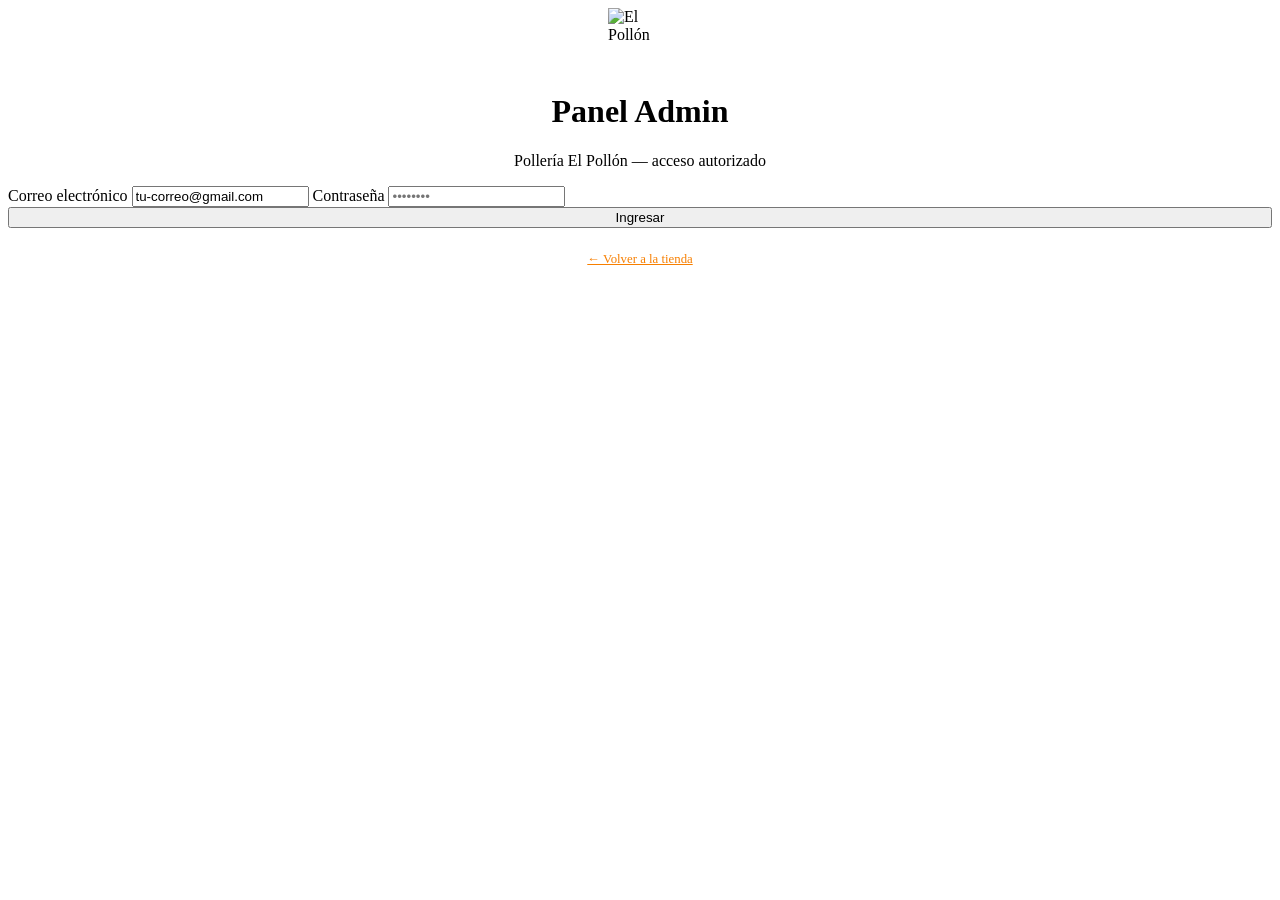
==== login.html @ c0b7f766 "Separar secretos Supabase: config.local en gitignore Co-authored-by: Cursor <cursoragent@cursor.com>" ====
<!DOCTYPE html>
<html lang="es">
<head>
  <meta charset="UTF-8">
  <meta name="viewport" content="width=device-width, initial-scale=1.0">
  <title>Iniciar sesión — Admin El Pollón</title>
  <link rel="icon" href="img/logo.png" type="image/png">
  <link rel="preconnect" href="https://fonts.googleapis.com">
  <link href="https://fonts.googleapis.com/css2?family=Inter:wght@400;600;700&display=swap" rel="stylesheet">
  <link rel="stylesheet" href="css/admin.css">
</head>
<body class="admin-body login-page">
  <div class="login-card">
    <img src="img/logo pollon.png" alt="El Pollón" width="64" height="64" style="display:block;margin:0 auto 1rem">
    <h1 style="text-align:center">Panel Admin</h1>
    <p style="text-align:center">Pollería El Pollón — acceso autorizado</p>
    <p id="login-error" class="login-error"></p>
    <form id="login-form">
      <label for="login-email">Correo electrónico</label>
      <input type="email" id="login-email" placeholder="admin@elpollon.cl" required autocomplete="username">
      <label for="login-password">Contraseña</label>
      <input type="password" id="login-password" placeholder="••••••••" required autocomplete="current-password">
      <button type="submit" class="admin-btn admin-btn-primary" style="width:100%">Ingresar</button>
    </form>
    <p style="text-align:center;margin-top:1.5rem;font-size:0.8rem">
      <a href="index.html" style="color:#f77f00">← Volver a la tienda</a>
    </p>
  </div>

  <script src="https://cdn.jsdelivr.net/npm/@supabase/supabase-js@2"></script>
  <script src="js/supabase/config.js"></script>
  <script src="js/supabase/config.local.js"></script>
  <script src="js/services/supabase-client.js"></script>
  <script src="js/services/auth-service.js"></script>
  <script src="js/utils.js"></script>
  <script>
    (async function () {
      const cfg = window.SUPABASE_CONFIG || {};
      const emailInput = document.getElementById('login-email');
      if (cfg.adminEmail) emailInput.value = cfg.adminEmail;

      const ok = await window.PollonAuth.restoreSession();
      if (ok?.activo) {
        window.location.href = 'admin.html';
        return;
      }

      document.getElementById('login-form').addEventListener('submit', async (e) => {
        e.preventDefault();
        const errEl = document.getElementById('login-error');
        errEl.classList.remove('show');
        const email = emailInput.value.trim();
        const pass = document.getElementById('login-password').value;
        let result;
        if (window.PollonSupabase?.isConfigured?.()) {
          result = await window.PollonAuth.signInAdmin(email, pass);
        } else {
          result = await window.PollonAuth.signInAdminPasswordOnly(pass);
        }
        if (result.ok) {
          window.location.href = 'admin.html';
        } else {
          errEl.textContent = result.error || 'Credenciales incorrectas';
          errEl.classList.add('show');
        }
      });
    })();
  </script>
</body>
</html>
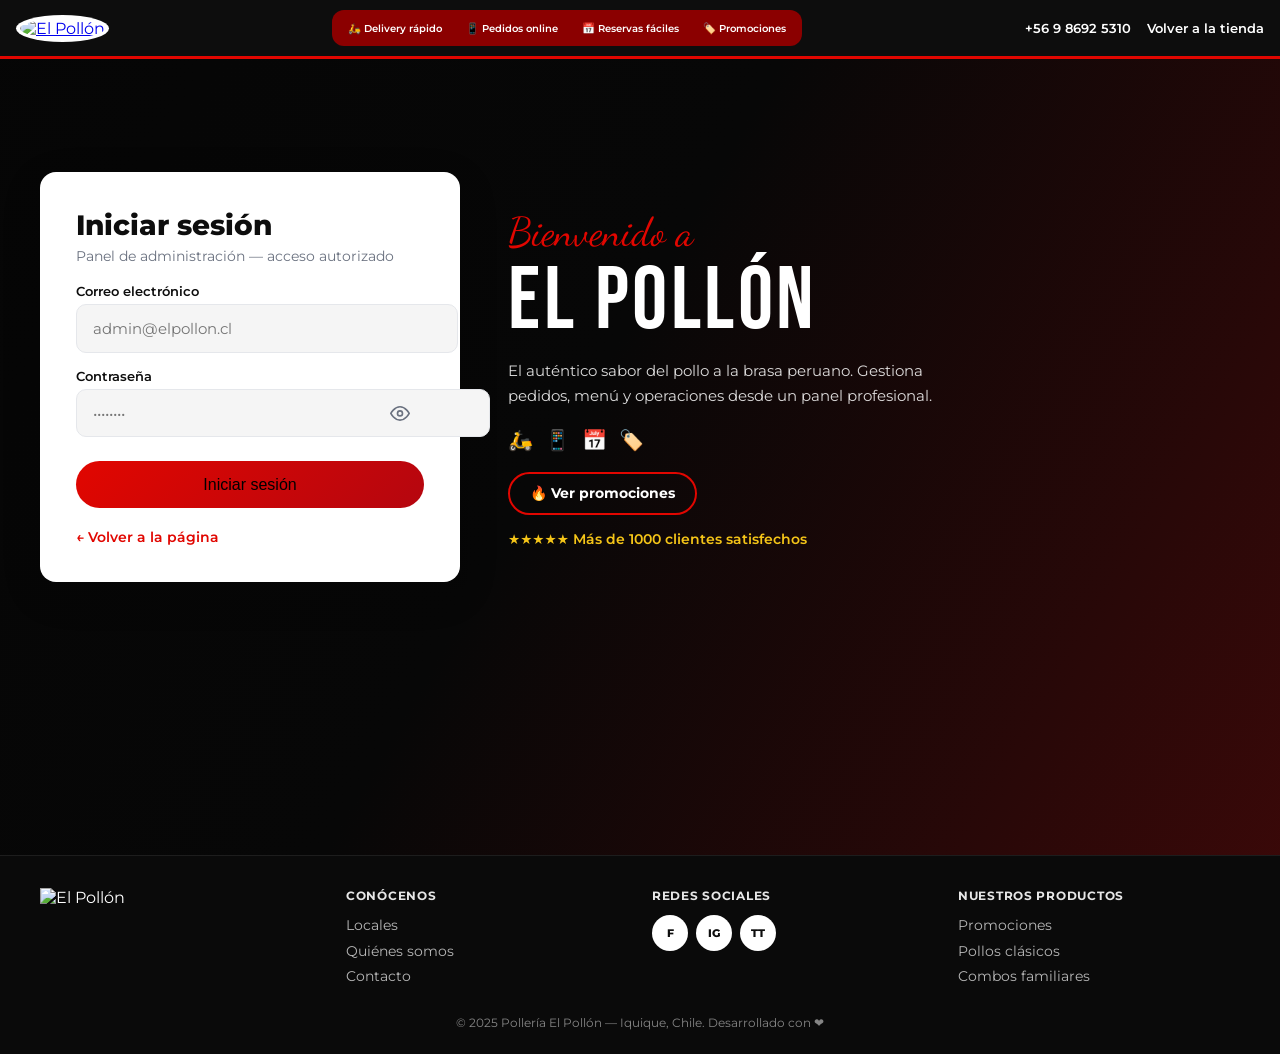
==== commit 2f6c678b: "hhjh" ====
--- a/login.html
+++ b/login.html
@@ -6,26 +6,109 @@
   <title>Iniciar sesión — Admin El Pollón</title>
   <link rel="icon" href="img/logo.png" type="image/png">
   <link rel="preconnect" href="https://fonts.googleapis.com">
-  <link href="https://fonts.googleapis.com/css2?family=Inter:wght@400;600;700&display=swap" rel="stylesheet">
+  <link rel="preconnect" href="https://fonts.gstatic.com" crossorigin>
+  <link href="https://fonts.googleapis.com/css2?family=Montserrat:wght@400;500;600;700;800&family=Dancing+Script:wght@600;700&family=Bebas+Neue&display=swap" rel="stylesheet">
   <link rel="stylesheet" href="css/admin.css">
+  <link rel="stylesheet" href="css/redesign.css">
 </head>
-<body class="admin-body login-page">
-  <div class="login-card">
-    <img src="img/logo pollon.png" alt="El Pollón" width="64" height="64" style="display:block;margin:0 auto 1rem">
-    <h1 style="text-align:center">Panel Admin</h1>
-    <p style="text-align:center">Pollería El Pollón — acceso autorizado</p>
-    <p id="login-error" class="login-error"></p>
-    <form id="login-form">
-      <label for="login-email">Correo electrónico</label>
-      <input type="email" id="login-email" placeholder="admin@elpollon.cl" required autocomplete="username">
-      <label for="login-password">Contraseña</label>
-      <input type="password" id="login-password" placeholder="••••••••" required autocomplete="current-password">
-      <button type="submit" class="admin-btn admin-btn-primary" style="width:100%">Ingresar</button>
-    </form>
-    <p style="text-align:center;margin-top:1.5rem;font-size:0.8rem">
-      <a href="index.html" style="color:#f77f00">← Volver a la tienda</a>
-    </p>
-  </div>
+<body class="login-page-pollon">
+
+  <header class="login-header-pollon">
+    <div class="login-header-pollon__inner">
+      <a href="index.html" class="login-header-logo">
+        <img src="img/logo pollon.png" alt="El Pollón" width="48" height="48">
+      </a>
+      <nav class="login-header-nav" aria-label="Servicios">
+        <span class="login-header-nav-item">🛵 Delivery rápido</span>
+        <span class="login-header-nav-item">📱 Pedidos online</span>
+        <span class="login-header-nav-item">📅 Reservas fáciles</span>
+        <span class="login-header-nav-item">🏷️ Promociones</span>
+      </nav>
+      <div class="login-header-actions">
+        <a href="tel:+56986925310" class="login-header-phone">+56 9 8692 5310</a>
+        <a href="index.html" class="login-header-back">Volver a la tienda</a>
+      </div>
+    </div>
+  </header>
+
+  <main class="login-main-pollon">
+    <div class="login-main-pollon__grid">
+      <!-- Formulario -->
+      <div class="login-form-panel">
+        <div class="login-card-pollon">
+          <h1 class="login-card-pollon__title">Iniciar sesión</h1>
+          <p class="login-card-pollon__sub">Panel de administración — acceso autorizado</p>
+          <p id="login-error" class="login-error"></p>
+          <form id="login-form" class="login-form-pollon">
+            <label for="login-email">Correo electrónico</label>
+            <input type="email" id="login-email" placeholder="admin@elpollon.cl" required autocomplete="username">
+            <label for="login-password">Contraseña</label>
+            <div class="login-password-wrap">
+              <input type="password" id="login-password" placeholder="••••••••" required autocomplete="current-password">
+              <button type="button" class="login-password-toggle" aria-label="Mostrar contraseña"
+                      onclick="var i=document.getElementById('login-password'); i.type=i.type==='password'?'text':'password'">
+                <svg width="20" height="20" viewBox="0 0 24 24" fill="none" stroke="currentColor" stroke-width="2"><path d="M1 12s4-8 11-8 11 8 11 8-4 8-11 8-11-8-11-8z"/><circle cx="12" cy="12" r="3"/></svg>
+              </button>
+            </div>
+            <button type="submit" class="admin-btn admin-btn-primary login-submit-btn">Iniciar sesión</button>
+          </form>
+          <a href="index.html" class="login-back-link">← Volver a la página</a>
+        </div>
+      </div>
+
+      <!-- Panel visual -->
+      <div class="login-visual-panel" aria-hidden="false">
+        <div class="login-visual-content">
+          <p class="login-visual-welcome">Bienvenido a</p>
+          <h2 class="login-visual-brand">EL POLLÓN</h2>
+          <p class="login-visual-tagline">
+            El auténtico sabor del pollo a la brasa peruano. Gestiona pedidos, menú y operaciones desde un panel profesional.
+          </p>
+          <div class="login-visual-icons">
+            <span>🛵</span><span>📱</span><span>📅</span><span>🏷️</span>
+          </div>
+          <a href="index.html#menu" class="login-visual-cta">🔥 Ver promociones</a>
+          <p class="login-visual-social">★★★★★ Más de 1000 clientes satisfechos</p>
+        </div>
+        <div class="login-visual-image-wrap">
+          <img src="img/oferton con fideo.png" alt="" class="login-visual-image">
+        </div>
+      </div>
+    </div>
+  </main>
+
+  <footer class="login-footer-pollon">
+    <div class="login-footer-pollon__grid">
+      <div class="login-footer-brand">
+        <img src="img/logo pollon.png" alt="El Pollón" width="56" height="56">
+      </div>
+      <div>
+        <h4>Conócenos</h4>
+        <ul>
+          <li><a href="index.html#ubicacion">Locales</a></li>
+          <li><a href="index.html">Quiénes somos</a></li>
+          <li><a href="tel:+56986925310">Contacto</a></li>
+        </ul>
+      </div>
+      <div>
+        <h4>Redes sociales</h4>
+        <div class="login-footer-social">
+          <a href="https://www.facebook.com" target="_blank" rel="noopener noreferrer" aria-label="Facebook">f</a>
+          <a href="https://www.instagram.com" target="_blank" rel="noopener noreferrer" aria-label="Instagram">ig</a>
+          <a href="https://www.tiktok.com" target="_blank" rel="noopener noreferrer" aria-label="TikTok">tt</a>
+        </div>
+      </div>
+      <div>
+        <h4>Nuestros productos</h4>
+        <ul>
+          <li><a href="index.html#menu">Promociones</a></li>
+          <li><a href="index.html#menu">Pollos clásicos</a></li>
+          <li><a href="index.html#menu">Combos familiares</a></li>
+        </ul>
+      </div>
+    </div>
+    <p class="login-footer-copy">© 2025 Pollería El Pollón — Iquique, Chile. Desarrollado con ❤️</p>
+  </footer>
 
   <script src="https://cdn.jsdelivr.net/npm/@supabase/supabase-js@2"></script>
   <script src="js/supabase/config.js"></script>
@@ -35,9 +118,7 @@
   <script src="js/utils.js"></script>
   <script>
     (async function () {
-      const cfg = window.SUPABASE_CONFIG || {};
       const emailInput = document.getElementById('login-email');
-      if (cfg.adminEmail) emailInput.value = cfg.adminEmail;
 
       const ok = await window.PollonAuth.restoreSession();
       if (ok?.activo) {
--- a/css/redesign.css
+++ b/css/redesign.css
@@ -0,0 +1,1326 @@
+/* =============================================================================
+   EL POLLÓN — Rediseño visual premium 2026 (solo estilos, sin lógica)
+   Paleta: #E50914 | #8B0000 | #050505 | #FFFFFF | #F5F5F5 | #FF8A00 | #FFC107
+   ============================================================================= */
+
+:root {
+  --pollon-red: #e10600;
+  --pollon-red-dark: #8b0000;
+  --pollon-red-hover: #c00500;
+  --pollon-black: #0d0d0d;
+  --pollon-white: #ffffff;
+  --pollon-gray-bg: #f5f5f5;
+  --pollon-gray-muted: #6b7280;
+  --pollon-gray-dark: #1c1c1c;
+  --pollon-orange: #ff9800;
+  --pollon-gold: #f5c518;
+  --pollon-radius: 12px;
+  --pollon-radius-lg: 16px;
+  --pollon-shadow: 0 4px 24px rgba(5, 5, 5, 0.08);
+  --pollon-shadow-lg: 0 12px 40px rgba(5, 5, 5, 0.14);
+  --font-ui: 'Montserrat', 'Inter', system-ui, sans-serif;
+  --font-script: 'Dancing Script', cursive;
+  --font-display: 'Bebas Neue', 'Montserrat', sans-serif;
+  --header-h-mobile: 56px;
+  --header-h-desktop: 76px;
+}
+
+/* Sobrescribir variables legacy */
+:root {
+  --color-red: var(--pollon-red);
+  --color-red-soft: var(--pollon-red-hover);
+  --color-orange: var(--pollon-orange);
+  --color-gray-bg: var(--pollon-gray-bg);
+  --color-footer: var(--pollon-black);
+  --font-family: var(--font-ui);
+}
+
+/* ===== BASE ===== */
+.pollon-body {
+  background: var(--pollon-gray-bg);
+  color: var(--pollon-black);
+}
+
+body.pollon-body {
+  padding-top: var(--header-h-mobile) !important;
+  background: var(--pollon-gray-bg);
+}
+
+@media (min-width: 1024px) {
+  body.pollon-body {
+    padding-top: var(--header-h-desktop) !important;
+  }
+}
+
+.visually-hidden {
+  position: absolute;
+  width: 1px;
+  height: 1px;
+  padding: 0;
+  margin: -1px;
+  overflow: hidden;
+  clip: rect(0, 0, 0, 0);
+  white-space: nowrap;
+  border: 0;
+}
+
+/* ===== HEADER ===== */
+.header-pollon {
+  background: transparent;
+  border: none;
+  box-shadow: none;
+}
+
+.header-pollon__top {
+  background: var(--pollon-black);
+  border-bottom: 3px solid var(--pollon-red);
+}
+
+.header-pollon__top-inner {
+  display: flex;
+  align-items: center;
+  justify-content: space-between;
+  gap: 0.75rem;
+  padding: 0.5rem clamp(0.5rem, 2vw, 1rem);
+  min-height: var(--header-h-mobile);
+}
+
+.header-logo {
+  display: flex;
+  align-items: center;
+  gap: 0.65rem;
+  flex-shrink: 0;
+  text-decoration: none;
+  color: inherit;
+}
+
+.header-pollon .logo {
+  width: 44px;
+  height: 44px;
+  border-radius: 50%;
+  border: 2px solid rgba(255, 255, 255, 0.2);
+  background: var(--pollon-white);
+  padding: 3px;
+  overflow: hidden;
+}
+
+@media (min-width: 640px) {
+  .header-pollon .logo {
+    width: 50px;
+    height: 50px;
+  }
+}
+
+.header-brand-text .header-titulo {
+  color: var(--pollon-white) !important;
+  font-family: var(--font-ui) !important;
+  font-weight: 800 !important;
+  font-size: 0.95rem !important;
+  text-transform: none !important;
+  letter-spacing: 0.02em !important;
+  margin: 0;
+  line-height: 1.2;
+}
+
+.header-brand-text .header-sub {
+  color: rgba(255, 255, 255, 0.75) !important;
+  font-size: 0.65rem !important;
+  margin: 0;
+  font-weight: 500;
+}
+
+/* Nav servicios — desktop */
+.header-service-nav {
+  display: none;
+  align-items: stretch;
+  gap: 0;
+  background: var(--pollon-red-dark);
+  border-radius: var(--pollon-radius);
+  overflow: hidden;
+  flex: 1;
+  max-width: 620px;
+  margin: 0 1rem;
+}
+
+@media (min-width: 1024px) {
+  .header-service-nav {
+    display: flex;
+  }
+}
+
+.header-service-link {
+  flex: 1;
+  display: flex;
+  flex-direction: column;
+  align-items: center;
+  justify-content: center;
+  gap: 0.25rem;
+  padding: 0.5rem 0.35rem;
+  min-height: 52px;
+  border: none;
+  background: transparent;
+  color: var(--pollon-white) !important;
+  text-decoration: none;
+  font-family: var(--font-ui);
+  font-size: 0.65rem;
+  font-weight: 600;
+  line-height: 1.2;
+  cursor: pointer;
+  transition: background 0.2s ease;
+  text-align: center;
+}
+
+.header-service-link:hover,
+.header-service-link.pedido-link:hover {
+  background: rgba(0, 0, 0, 0.2);
+  color: var(--pollon-white) !important;
+  transform: none;
+}
+
+.header-service-link.pedido-link::after {
+  display: none;
+}
+
+.header-service-icon {
+  font-size: 1.1rem;
+  line-height: 1;
+}
+
+.header-service-label {
+  white-space: nowrap;
+}
+
+/* Acciones desktop */
+.header-actions-desktop {
+  display: none;
+  align-items: center;
+  gap: 0.65rem;
+  flex-shrink: 0;
+}
+
+@media (min-width: 1024px) {
+  .header-actions-desktop {
+    display: flex;
+  }
+}
+
+.header-phone-link,
+.header-login-link {
+  display: inline-flex;
+  align-items: center;
+  gap: 0.4rem;
+  color: var(--pollon-white);
+  text-decoration: none;
+  font-size: 0.75rem;
+  font-weight: 600;
+  white-space: nowrap;
+  transition: opacity 0.2s;
+}
+
+.header-phone-link:hover,
+.header-login-link:hover {
+  opacity: 0.85;
+  color: var(--pollon-white);
+}
+
+.header-login-link svg,
+.header-phone-link svg {
+  flex-shrink: 0;
+  opacity: 0.9;
+}
+
+.header-btn-pedido,
+#view-cart-desktop.btn-cart-pro {
+  background: var(--pollon-red) !important;
+  color: var(--pollon-white) !important;
+  border: none !important;
+  border-radius: 999px !important;
+  padding: 0.55rem 1rem !important;
+  font-size: 0.75rem !important;
+  font-weight: 700 !important;
+  box-shadow: 0 4px 16px rgba(229, 9, 20, 0.35) !important;
+  transition: transform 0.2s, background 0.2s !important;
+}
+
+.header-btn-pedido:hover,
+#view-cart-desktop.btn-cart-pro:hover {
+  background: var(--pollon-red-hover) !important;
+  transform: translateY(-1px);
+}
+
+.header-pollon .cart-badge-pro {
+  background: var(--pollon-white) !important;
+  color: var(--pollon-red) !important;
+  min-width: 1.35rem;
+  height: 1.35rem;
+  font-size: 0.7rem;
+  font-weight: 800;
+}
+
+/* Menú dropdown PC — panel blanco elegante */
+.header-pollon .menu-dd-btn.header-menu-btn-pc {
+  background: var(--pollon-white) !important;
+  color: var(--pollon-black) !important;
+  border-radius: var(--pollon-radius) !important;
+  padding: 0.45rem 0.85rem !important;
+  min-width: auto !important;
+  box-shadow: var(--pollon-shadow);
+}
+
+.header-pollon .menu-dd-btn.header-menu-btn-pc:hover {
+  background: var(--pollon-gray-bg) !important;
+  color: var(--pollon-red) !important;
+}
+
+.header-pollon .menu-dd-top {
+  color: var(--pollon-gray-muted);
+  font-size: 0.55rem;
+}
+
+.header-pollon .menu-dd-bottom {
+  color: var(--pollon-black);
+  font-size: 0.8rem;
+  font-weight: 700;
+}
+
+.header-pollon .menu-dd-panel {
+  background: var(--pollon-white);
+  border: 1px solid rgba(5, 5, 5, 0.08);
+  border-radius: var(--pollon-radius-lg);
+  box-shadow: var(--pollon-shadow-lg);
+  min-width: 260px;
+  padding: 0.5rem;
+  margin-top: 0.5rem;
+}
+
+.header-pollon .menu-dd-item {
+  color: var(--pollon-black);
+  border-radius: 8px;
+  font-weight: 600;
+  font-size: 0.85rem;
+}
+
+.header-pollon .menu-dd-item:hover {
+  background: rgba(229, 9, 20, 0.08);
+  color: var(--pollon-red);
+}
+
+.header-pollon .menu-dd-cart {
+  background: var(--pollon-red) !important;
+  color: var(--pollon-white) !important;
+  border-radius: 10px;
+}
+
+/* Móvil: barra roja */
+@media (max-width: 1023px) {
+  .header-pollon__top {
+    background: var(--pollon-red);
+    border-bottom: none;
+  }
+
+  .header-pollon .logo {
+    border-color: rgba(255, 255, 255, 0.35);
+  }
+}
+
+.header-actions-mobile {
+  display: flex;
+  align-items: center;
+  gap: 0.15rem;
+  flex-shrink: 0;
+}
+
+@media (min-width: 1024px) {
+  .header-actions-mobile {
+    display: none;
+  }
+}
+
+.header-icon-btn {
+  display: inline-flex;
+  align-items: center;
+  justify-content: center;
+  width: 40px;
+  height: 40px;
+  border: none;
+  background: transparent;
+  color: var(--pollon-white);
+  border-radius: 10px;
+  cursor: pointer;
+  text-decoration: none;
+  transition: background 0.2s;
+}
+
+.header-icon-btn:hover {
+  background: rgba(255, 255, 255, 0.15);
+}
+
+/* Ocultar dropdown MENÚ solo en móvil (<768, usa sidebar) */
+@media (max-width: 767px) {
+  .header-actions-desktop .header-hamburger,
+  .header-hamburger.menu-dd-wrap {
+    display: none !important;
+  }
+}
+
+/* ===== SIDEBAR MÓVIL — rojo oscuro ===== */
+.sidebar-pollon {
+  background: linear-gradient(180deg, var(--pollon-red-dark) 0%, #5c0000 100%) !important;
+  border-right: none !important;
+  box-shadow: 8px 0 40px rgba(0, 0, 0, 0.4) !important;
+  color: var(--pollon-white);
+}
+
+.sidebar-pollon .sidebar-brand {
+  display: flex;
+  align-items: center;
+  gap: 0.75rem;
+}
+
+.sidebar-brand-logo {
+  width: 48px;
+  height: 48px;
+  border-radius: 50%;
+  background: var(--pollon-white);
+  padding: 4px;
+  object-fit: contain;
+}
+
+.sidebar-pollon .sidebar-title-main {
+  color: var(--pollon-white);
+  font-size: 1.15rem;
+  font-weight: 800;
+}
+
+.sidebar-pollon .sidebar-close-btn {
+  color: var(--pollon-white);
+  background: rgba(255, 255, 255, 0.1);
+  border-radius: 8px;
+}
+
+.sidebar-pollon .sidebar-close-btn:hover {
+  background: rgba(255, 255, 255, 0.2);
+  color: var(--pollon-white);
+}
+
+.sidebar-pollon .btn-cart-sidebar,
+.sidebar-pollon #view-cart-mobile {
+  background: var(--pollon-red) !important;
+  color: var(--pollon-white) !important;
+  border-radius: var(--pollon-radius) !important;
+  border: none !important;
+  box-shadow: 0 6px 20px rgba(0, 0, 0, 0.25);
+}
+
+.sidebar-pollon .sidebar-categories-title {
+  color: rgba(255, 255, 255, 0.6);
+}
+
+.sidebar-pollon .sidebar-category-pro {
+  color: var(--pollon-white) !important;
+  font-weight: 600;
+}
+
+.sidebar-pollon .sidebar-category-pro:hover,
+.sidebar-pollon .sidebar-category-pro.is-active {
+  background: rgba(255, 255, 255, 0.12) !important;
+  color: var(--pollon-gold) !important;
+}
+
+.sidebar-pollon .sidebar-header-pro,
+.sidebar-pollon .sidebar-footer-pro {
+  border-color: rgba(255, 255, 255, 0.15) !important;
+}
+
+.sidebar-pollon .sidebar-footer-item {
+  color: rgba(255, 255, 255, 0.85);
+}
+
+.sidebar-services {
+  border-top: 1px solid rgba(255, 255, 255, 0.12);
+}
+
+.sidebar-service-item {
+  display: block;
+  width: 100%;
+  text-align: left;
+  padding: 0.65rem 0.5rem;
+  border: none;
+  background: transparent;
+  color: var(--pollon-white);
+  font-size: 0.875rem;
+  font-weight: 600;
+  font-family: var(--font-ui);
+  text-decoration: none;
+  cursor: pointer;
+  border-radius: 8px;
+  transition: background 0.2s;
+}
+
+.sidebar-service-item:hover {
+  background: rgba(255, 255, 255, 0.1);
+  color: var(--pollon-white);
+}
+
+.sidebar-login-link {
+  display: flex;
+  align-items: center;
+  gap: 0.5rem;
+  margin-top: 1rem;
+  padding: 0.75rem 1rem;
+  color: var(--pollon-white);
+  text-decoration: none;
+  font-weight: 700;
+  font-size: 0.9rem;
+  border-top: 1px solid rgba(255, 255, 255, 0.12);
+}
+
+.sidebar-login-link:hover {
+  color: var(--pollon-gold);
+}
+
+#sidebar-overlay {
+  background: rgba(5, 5, 5, 0.65) !important;
+  backdrop-filter: blur(4px);
+}
+
+/* ===== HERO ===== */
+.hero-banner {
+  height: clamp(280px, 42vw, 560px);
+}
+
+.hero-premium-overlay {
+  background: linear-gradient(
+    105deg,
+    rgba(5, 5, 5, 0.88) 0%,
+    rgba(5, 5, 5, 0.45) 45%,
+    rgba(5, 5, 5, 0.15) 100%
+  );
+  justify-content: center;
+  align-items: flex-end;
+  padding: clamp(1.5rem, 5vw, 3.5rem);
+}
+
+@media (min-width: 768px) {
+  .hero-premium-overlay {
+    justify-content: flex-start;
+    align-items: center;
+    padding-left: clamp(2rem, 8vw, 6rem);
+  }
+}
+
+.hero-script {
+  font-family: var(--font-script);
+  font-size: clamp(1.75rem, 5vw, 2.75rem);
+  font-weight: 700;
+  color: var(--pollon-gold);
+  margin: 0 0 0.15rem;
+  line-height: 1.1;
+  text-shadow: 0 2px 12px rgba(0, 0, 0, 0.4);
+}
+
+.hero-premium-title {
+  font-family: var(--font-ui) !important;
+  font-size: clamp(1.85rem, 6vw, 3.25rem) !important;
+  font-weight: 800 !important;
+  text-transform: uppercase;
+  letter-spacing: 0.02em !important;
+  line-height: 1.05 !important;
+  margin-bottom: 0.75rem !important;
+}
+
+.hero-premium-sub {
+  font-size: clamp(0.875rem, 2.2vw, 1.05rem);
+  max-width: 28rem;
+  opacity: 0.92;
+}
+
+.hero-premium-cta {
+  background: linear-gradient(135deg, var(--pollon-red), #b5060f) !important;
+  border-radius: 999px !important;
+  padding: 0.85rem 1.75rem !important;
+  font-size: 0.95rem !important;
+  font-weight: 700 !important;
+  box-shadow: 0 8px 28px rgba(229, 9, 20, 0.45) !important;
+}
+
+.hero-premium-cta::after {
+  content: ' ›';
+}
+
+.hero-premium-cta:hover {
+  box-shadow: 0 12px 36px rgba(229, 9, 20, 0.55) !important;
+}
+
+.carousel-indicators .carousel-dot.active {
+  background: var(--pollon-red);
+  border-color: var(--pollon-red);
+  width: 24px;
+  border-radius: 999px;
+}
+
+/* ===== SECCIÓN MENÚ ===== */
+.pollon-menu-section {
+  background: var(--pollon-gray-bg) !important;
+}
+
+.pollon-menu-section > .max-w-6xl > h2 {
+  color: var(--pollon-black) !important;
+  font-size: clamp(1.25rem, 3vw, 1.75rem) !important;
+  font-weight: 800 !important;
+  margin-bottom: 1.25rem;
+}
+
+.aviso {
+  background: var(--pollon-red);
+  color: var(--pollon-white);
+  padding: 0.65rem 1rem;
+  margin: 0;
+}
+
+.aviso h2 {
+  color: var(--pollon-white) !important;
+  font-weight: 700;
+  margin: 0;
+}
+
+.menu-search-wrap {
+  max-width: 520px;
+}
+
+.menu-search-input {
+  background: var(--pollon-white) !important;
+  border: 1px solid rgba(5, 5, 5, 0.1) !important;
+  border-radius: 999px !important;
+  padding: 0.9rem 1rem 0.9rem 2.75rem !important;
+  box-shadow: var(--pollon-shadow) !important;
+}
+
+.menu-search-input:focus {
+  border-color: var(--pollon-red) !important;
+  box-shadow: 0 0 0 3px rgba(229, 9, 20, 0.15) !important;
+}
+
+/* Categorías — tarjetas blancas */
+.categories-section {
+  margin-bottom: 1.5rem;
+}
+
+.category-card {
+  background: var(--pollon-white);
+  border-radius: var(--pollon-radius);
+  box-shadow: var(--pollon-shadow);
+  transition: transform 0.25s ease, box-shadow 0.25s ease;
+}
+
+.category-card:hover {
+  transform: translateY(-3px);
+  box-shadow: var(--pollon-shadow-lg);
+}
+
+.category-card__btn.is-active .category-card__label {
+  color: var(--pollon-red) !important;
+  text-decoration: underline !important;
+  text-underline-offset: 4px;
+  text-decoration-color: var(--pollon-red) !important;
+  text-decoration-thickness: 3px;
+}
+
+.categories-scrollbar__arrow {
+  background: var(--pollon-red) !important;
+  color: var(--pollon-white) !important;
+  border: none !important;
+  border-radius: 8px !important;
+}
+
+.categories-scrollbar__thumb {
+  background: var(--pollon-red) !important;
+}
+
+/* ===== PRODUCT CARDS — desktop blanco / móvil oscuro ===== */
+#products-container {
+  padding-top: 1rem !important;
+  scroll-margin-top: calc(var(--header-h-mobile) + 12px);
+}
+
+@media (min-width: 1024px) {
+  #products-container {
+    scroll-margin-top: calc(var(--header-h-desktop) + 12px);
+  }
+}
+
+.category-header-title {
+  color: var(--pollon-black) !important;
+  font-weight: 800 !important;
+}
+
+.category-line {
+  background: var(--pollon-red) !important;
+  height: 3px;
+}
+
+/* Desktop: cards blancas */
+@media (min-width: 768px) {
+  .product-card.product-card-premium {
+    background: var(--pollon-white) !important;
+    border: 1px solid rgba(5, 5, 5, 0.06) !important;
+    box-shadow: var(--pollon-shadow) !important;
+    border-radius: var(--pollon-radius-lg) !important;
+  }
+
+  .product-card h3,
+  .product-card .text-red-900 {
+    color: var(--pollon-red) !important;
+  }
+
+  .product-card .text-gray-600 {
+    color: var(--pollon-gray-muted) !important;
+  }
+
+  .product-card .text-red-700,
+  .product-card [class*="text-red-700"] {
+    color: var(--pollon-red) !important;
+    font-size: 1.35rem !important;
+    font-weight: 800 !important;
+  }
+
+  .product-like-btn {
+    border-color: rgba(229, 9, 20, 0.35) !important;
+  }
+
+  .product-like-btn .heart-icon {
+    color: var(--pollon-red) !important;
+  }
+}
+
+/* Móvil: cards oscuras */
+@media (max-width: 767px) {
+  .pollon-menu-section {
+    background: var(--pollon-black) !important;
+  }
+
+  .pollon-menu-section > .max-w-6xl > h2 {
+    color: var(--pollon-white) !important;
+  }
+
+  .menu-search-input {
+    background: rgba(255, 255, 255, 0.08) !important;
+    border-color: rgba(255, 255, 255, 0.12) !important;
+    color: var(--pollon-white);
+  }
+
+  .menu-search-input::placeholder {
+    color: rgba(255, 255, 255, 0.45);
+  }
+
+  .menu-search-icon {
+    filter: grayscale(1) brightness(2);
+  }
+
+  .category-card {
+    background: var(--pollon-white);
+  }
+
+  .product-card.product-card-premium {
+    background: #121212 !important;
+    border: 1px solid rgba(255, 255, 255, 0.08) !important;
+    box-shadow: 0 8px 24px rgba(0, 0, 0, 0.35) !important;
+  }
+
+  .product-card h3,
+  .product-card .text-red-900 {
+    color: var(--pollon-white) !important;
+  }
+
+  .product-card .text-gray-600 {
+    color: rgba(255, 255, 255, 0.6) !important;
+  }
+
+  .product-card .text-red-700,
+  .product-card [class*="text-red-700"] {
+    color: var(--pollon-red) !important;
+  }
+
+  .product-like-btn {
+    background: transparent !important;
+    border-color: var(--pollon-red) !important;
+  }
+
+  .category-header-title {
+    color: var(--pollon-white) !important;
+  }
+}
+
+.btn-add-premium,
+.product-card .add-to-cart {
+  background: var(--pollon-red) !important;
+  border-radius: 999px !important;
+  font-weight: 700 !important;
+  padding: 0.5rem 1.1rem !important;
+}
+
+.btn-add-premium:hover,
+.product-card .add-to-cart:hover {
+  background: var(--pollon-red-hover) !important;
+}
+
+/* ===== CARRITO FLOTANTE NARANJA ===== */
+.floating-cart-pollon {
+  position: fixed;
+  z-index: 999;
+  animation: none !important;
+  backdrop-filter: none !important;
+  background: transparent !important;
+  border: none !important;
+  box-shadow: none !important;
+}
+
+.floating-cart-pollon__inner {
+  display: inline-flex;
+  align-items: center;
+  gap: 0.5rem;
+  padding: 0.85rem 1.35rem;
+  background: linear-gradient(135deg, var(--pollon-orange), #e67a00);
+  color: var(--pollon-white);
+  font-weight: 800;
+  font-size: 0.9rem;
+  border-radius: 999px;
+  box-shadow: 0 10px 32px rgba(255, 138, 0, 0.45);
+  transition: transform 0.2s ease, box-shadow 0.2s ease;
+}
+
+.floating-cart-pollon:hover .floating-cart-pollon__inner {
+  transform: translateY(-2px);
+  box-shadow: 0 14px 40px rgba(255, 138, 0, 0.55);
+}
+
+.floating-cart-icon {
+  flex-shrink: 0;
+}
+
+.floating-cart-total {
+  font-weight: 800;
+  color: var(--pollon-white) !important;
+}
+
+/* Desktop: abajo derecha */
+@media (min-width: 768px) {
+  .floating-cart-pollon {
+    bottom: 1.5rem;
+    right: 1.5rem;
+    left: auto;
+    transform: none;
+  }
+}
+
+/* Móvil: centrado abajo */
+@media (max-width: 767px) {
+  .floating-cart-pollon {
+    bottom: 1rem;
+    left: 50%;
+    right: auto;
+    transform: translateX(-50%);
+    width: max-content;
+    max-width: calc(100% - 2rem);
+  }
+
+  .floating-cart-pollon:hover {
+    transform: translateX(-50%);
+  }
+
+  .floating-cart-pollon:hover .floating-cart-pollon__inner {
+    transform: translateY(-2px);
+  }
+}
+
+/* ===== MODALES ===== */
+.modal {
+  background: rgba(5, 5, 5, 0.75) !important;
+  backdrop-filter: blur(6px);
+}
+
+.modal.active > div {
+  border-radius: var(--pollon-radius-lg);
+  box-shadow: var(--pollon-shadow-lg);
+}
+
+.modal h3.text-red-800,
+.text-red-800 {
+  color: var(--pollon-red-dark) !important;
+}
+
+.bg-green-600,
+.bg-green-700,
+#checkout-btn,
+.modal button[type="submit"].bg-green-600 {
+  background: var(--pollon-red) !important;
+}
+
+.bg-green-600:hover,
+.bg-green-700:hover {
+  background: var(--pollon-red-hover) !important;
+}
+
+/* ===== FOOTER ===== */
+.footer-formal {
+  background: var(--pollon-black) !important;
+}
+
+.footer-formal-link:hover {
+  color: var(--pollon-orange) !important;
+}
+
+/* ===== COMBOS & UBICACIÓN ===== */
+.pollon-combos {
+  background: var(--pollon-white);
+}
+
+.combo-btn {
+  background: var(--pollon-red) !important;
+  color: var(--pollon-white) !important;
+  border-radius: 999px;
+}
+
+.location-pro {
+  background: var(--pollon-gray-bg);
+}
+
+.location-card {
+  border-radius: var(--pollon-radius-lg);
+  overflow: hidden;
+  box-shadow: var(--pollon-shadow-lg);
+}
+
+/* ===== LOADER ===== */
+.app-loader {
+  background: linear-gradient(145deg, var(--pollon-black) 0%, var(--pollon-red-dark) 50%, var(--pollon-red) 100%) !important;
+}
+
+.app-loader-bar::after {
+  background: linear-gradient(90deg, var(--pollon-orange), var(--pollon-gold)) !important;
+}
+
+/* ===== CHATBOT — no tapar carrito ===== */
+@media (max-width: 767px) {
+  .chatbot-toggle {
+    bottom: 5.5rem;
+    right: 1rem;
+  }
+}
+
+@media (min-width: 768px) {
+  .chatbot-toggle {
+    bottom: 5.5rem;
+  }
+}
+
+/* Reset conflictos header legacy */
+.header-pollon.header-blanco,
+.header-pollon.header-ariztia {
+  background: transparent !important;
+}
+
+.header-centro,
+.header-pregunta,
+.header-llamanos {
+  display: none !important;
+}
+
+/* Touch targets */
+@media (max-width: 767px) {
+  .header-icon-btn {
+    min-width: 44px;
+    min-height: 44px;
+  }
+}
+
+/* =============================================================================
+   LOGIN PAGE
+   ============================================================================= */
+.login-page-pollon {
+  margin: 0;
+  min-height: 100vh;
+  background: var(--pollon-black);
+  color: var(--pollon-white);
+  font-family: var(--font-ui);
+  display: flex;
+  flex-direction: column;
+}
+
+.login-header-pollon {
+  background: var(--pollon-black);
+  border-bottom: 3px solid var(--pollon-red);
+  position: sticky;
+  top: 0;
+  z-index: 50;
+}
+
+.login-header-pollon__inner {
+  max-width: 1280px;
+  margin: 0 auto;
+  padding: 0.65rem 1rem;
+  display: flex;
+  align-items: center;
+  justify-content: space-between;
+  gap: 1rem;
+  flex-wrap: wrap;
+}
+
+.login-header-logo img {
+  width: 44px;
+  height: 44px;
+  border-radius: 50%;
+  background: var(--pollon-white);
+  padding: 4px;
+  object-fit: contain;
+}
+
+.login-header-nav {
+  display: none;
+  gap: 0.5rem;
+  background: var(--pollon-red-dark);
+  border-radius: var(--pollon-radius);
+  padding: 0.35rem 0.5rem;
+}
+
+@media (min-width: 900px) {
+  .login-header-nav {
+    display: flex;
+  }
+}
+
+.login-header-nav-item {
+  font-size: 0.65rem;
+  font-weight: 600;
+  padding: 0.35rem 0.5rem;
+  white-space: nowrap;
+}
+
+.login-header-actions {
+  display: flex;
+  align-items: center;
+  gap: 1rem;
+  font-size: 0.8rem;
+  font-weight: 600;
+}
+
+.login-header-phone,
+.login-header-back {
+  color: var(--pollon-white);
+  text-decoration: none;
+}
+
+.login-header-phone:hover,
+.login-header-back:hover {
+  color: var(--pollon-orange);
+}
+
+.login-main-pollon {
+  flex: 1;
+  position: relative;
+  background:
+    linear-gradient(120deg, rgba(5, 5, 5, 0.92) 0%, rgba(5, 5, 5, 0.75) 45%, rgba(139, 0, 0, 0.35) 100%),
+    url('../img/oferton sin ensalada.png') center / cover no-repeat;
+  min-height: calc(100vh - 200px);
+  padding: clamp(1.5rem, 4vw, 3rem) 1rem;
+}
+
+.login-main-pollon__grid {
+  max-width: 1200px;
+  margin: 0 auto;
+  display: grid;
+  grid-template-columns: 1fr;
+  gap: 2rem;
+  align-items: center;
+  min-height: 60vh;
+}
+
+@media (min-width: 900px) {
+  .login-main-pollon__grid {
+    grid-template-columns: minmax(320px, 420px) 1fr;
+    gap: 3rem;
+  }
+}
+
+.login-card-pollon {
+  background: var(--pollon-white);
+  color: var(--pollon-black);
+  border-radius: var(--pollon-radius-lg);
+  padding: clamp(1.5rem, 4vw, 2.25rem);
+  box-shadow: var(--pollon-shadow-lg);
+  position: relative;
+}
+
+.login-card-pollon::after {
+  content: '';
+  position: absolute;
+  bottom: -8px;
+  right: -8px;
+  width: 40%;
+  height: 40%;
+  background: rgba(5, 5, 5, 0.06);
+  border-radius: 0 0 var(--pollon-radius-lg) 0;
+  z-index: -1;
+}
+
+.login-card-pollon__title {
+  margin: 0 0 0.35rem;
+  font-size: 1.75rem;
+  font-weight: 800;
+  color: var(--pollon-black);
+}
+
+.login-card-pollon__sub {
+  margin: 0 0 1.25rem;
+  font-size: 0.85rem;
+  color: var(--pollon-gray-muted);
+}
+
+.login-form-pollon label {
+  display: block;
+  font-size: 0.8rem;
+  font-weight: 600;
+  color: var(--pollon-black);
+  margin-bottom: 0.35rem;
+}
+
+.login-form-pollon input {
+  width: 100%;
+  padding: 0.85rem 1rem;
+  margin-bottom: 1rem;
+  border-radius: 10px;
+  border: 1px solid #e5e7eb;
+  background: var(--pollon-gray-bg);
+  color: var(--pollon-black);
+  font-family: var(--font-ui);
+  font-size: 0.95rem;
+  transition: border-color 0.2s, box-shadow 0.2s;
+}
+
+.login-form-pollon input:focus {
+  outline: none;
+  border-color: var(--pollon-red);
+  box-shadow: 0 0 0 3px rgba(229, 9, 20, 0.12);
+  background: var(--pollon-white);
+}
+
+.login-password-wrap {
+  position: relative;
+  margin-bottom: 1rem;
+}
+
+.login-password-wrap input {
+  margin-bottom: 0;
+  padding-right: 3rem;
+}
+
+.login-password-toggle {
+  position: absolute;
+  right: 0.5rem;
+  top: 50%;
+  transform: translateY(-50%);
+  border: none;
+  background: transparent;
+  color: var(--pollon-gray-muted);
+  cursor: pointer;
+  padding: 0.35rem;
+  display: flex;
+  align-items: center;
+}
+
+.login-submit-btn {
+  width: 100% !important;
+  padding: 0.9rem !important;
+  border-radius: 999px !important;
+  font-size: 1rem !important;
+  margin-top: 0.5rem;
+  background: linear-gradient(135deg, var(--pollon-red), #b5060f) !important;
+  border: none !important;
+}
+
+.login-submit-btn:hover {
+  opacity: 0.95;
+  transform: translateY(-1px);
+}
+
+.login-back-link {
+  display: inline-flex;
+  align-items: center;
+  gap: 0.35rem;
+  margin-top: 1.25rem;
+  color: var(--pollon-red);
+  font-weight: 600;
+  font-size: 0.875rem;
+  text-decoration: none;
+}
+
+.login-back-link:hover {
+  color: var(--pollon-red-dark);
+}
+
+.login-page-pollon .login-error {
+  display: none;
+  color: #dc2626;
+  font-size: 0.85rem;
+  margin-bottom: 1rem;
+}
+
+.login-page-pollon .login-error.show {
+  display: block;
+}
+
+.login-visual-panel {
+  display: flex;
+  flex-direction: column;
+  gap: 1.5rem;
+  color: var(--pollon-white);
+}
+
+@media (min-width: 900px) {
+  .login-visual-panel {
+    flex-direction: row;
+    align-items: center;
+  }
+}
+
+.login-visual-welcome {
+  font-family: var(--font-script);
+  font-size: clamp(1.75rem, 4vw, 2.5rem);
+  color: var(--pollon-red);
+  margin: 0 0 0.25rem;
+}
+
+.login-visual-brand {
+  font-family: var(--font-display);
+  font-size: clamp(3rem, 10vw, 5.5rem);
+  font-weight: 400;
+  letter-spacing: 0.04em;
+  line-height: 0.95;
+  margin: 0 0 1rem;
+  color: var(--pollon-white);
+}
+
+.login-visual-tagline {
+  font-size: 0.95rem;
+  line-height: 1.6;
+  max-width: 28rem;
+  color: rgba(255, 255, 255, 0.85);
+  margin: 0 0 1.25rem;
+}
+
+.login-visual-icons {
+  display: flex;
+  gap: 0.75rem;
+  font-size: 1.25rem;
+  margin-bottom: 1.25rem;
+}
+
+.login-visual-cta {
+  display: inline-flex;
+  align-items: center;
+  gap: 0.5rem;
+  padding: 0.65rem 1.25rem;
+  border: 2px solid var(--pollon-red);
+  border-radius: 999px;
+  color: var(--pollon-white);
+  text-decoration: none;
+  font-weight: 700;
+  font-size: 0.875rem;
+  margin-bottom: 1rem;
+  transition: background 0.2s;
+}
+
+.login-visual-cta:hover {
+  background: rgba(229, 9, 20, 0.2);
+  color: var(--pollon-white);
+}
+
+.login-visual-social {
+  font-size: 0.85rem;
+  color: var(--pollon-gold);
+  font-weight: 600;
+  margin: 0;
+}
+
+.login-visual-image-wrap {
+  flex-shrink: 0;
+  max-width: 320px;
+  margin: 0 auto;
+}
+
+.login-visual-image {
+  width: 100%;
+  border-radius: var(--pollon-radius-lg);
+  box-shadow: 0 20px 50px rgba(0, 0, 0, 0.5);
+  object-fit: cover;
+}
+
+.login-footer-pollon {
+  background: #0a0a0a;
+  border-top: 1px solid rgba(255, 255, 255, 0.08);
+  padding: 2rem 1rem 1.5rem;
+}
+
+.login-footer-pollon__grid {
+  max-width: 1200px;
+  margin: 0 auto 1.5rem;
+  display: grid;
+  grid-template-columns: repeat(auto-fit, minmax(140px, 1fr));
+  gap: 1.5rem;
+}
+
+.login-footer-pollon h4 {
+  font-size: 0.75rem;
+  text-transform: uppercase;
+  letter-spacing: 0.06em;
+  margin: 0 0 0.75rem;
+  color: rgba(255, 255, 255, 0.9);
+}
+
+.login-footer-pollon ul {
+  list-style: none;
+  padding: 0;
+  margin: 0;
+}
+
+.login-footer-pollon li {
+  margin-bottom: 0.4rem;
+}
+
+.login-footer-pollon a {
+  color: rgba(255, 255, 255, 0.7);
+  text-decoration: none;
+  font-size: 0.85rem;
+}
+
+.login-footer-pollon a:hover {
+  color: var(--pollon-orange);
+}
+
+.login-footer-social {
+  display: flex;
+  gap: 0.5rem;
+}
+
+.login-footer-social a {
+  width: 36px;
+  height: 36px;
+  border-radius: 50%;
+  background: var(--pollon-white);
+  color: var(--pollon-black);
+  display: flex;
+  align-items: center;
+  justify-content: center;
+  font-size: 0.7rem;
+  font-weight: 800;
+  text-transform: uppercase;
+}
+
+.login-footer-copy {
+  text-align: center;
+  font-size: 0.75rem;
+  color: rgba(255, 255, 255, 0.5);
+  margin: 0;
+  max-width: 1200px;
+  margin-inline: auto;
+}
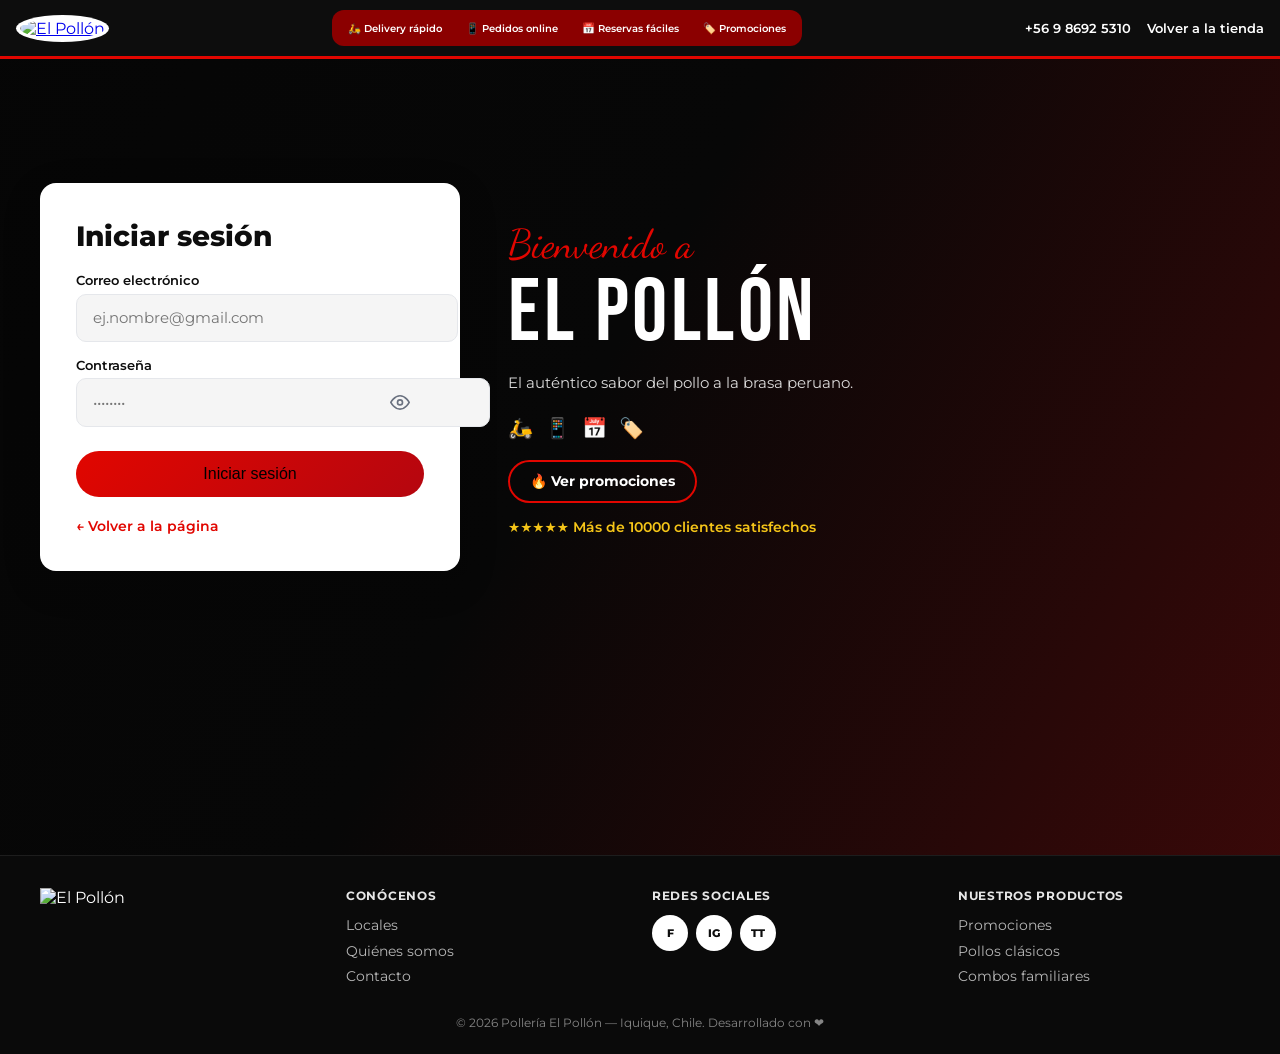
==== commit 350edfa6: "panel admin" ====
--- a/login.html
+++ b/login.html
@@ -37,11 +37,11 @@
       <div class="login-form-panel">
         <div class="login-card-pollon">
           <h1 class="login-card-pollon__title">Iniciar sesión</h1>
-          <p class="login-card-pollon__sub">Panel de administración — acceso autorizado</p>
+          <p class="login-card-pollon__sub"></p>
           <p id="login-error" class="login-error"></p>
           <form id="login-form" class="login-form-pollon">
             <label for="login-email">Correo electrónico</label>
-            <input type="email" id="login-email" placeholder="admin@elpollon.cl" required autocomplete="username">
+            <input type="email" id="login-email" placeholder="ej.nombre@gmail.com" required autocomplete="username">
             <label for="login-password">Contraseña</label>
             <div class="login-password-wrap">
               <input type="password" id="login-password" placeholder="••••••••" required autocomplete="current-password">
@@ -62,13 +62,13 @@
           <p class="login-visual-welcome">Bienvenido a</p>
           <h2 class="login-visual-brand">EL POLLÓN</h2>
           <p class="login-visual-tagline">
-            El auténtico sabor del pollo a la brasa peruano. Gestiona pedidos, menú y operaciones desde un panel profesional.
+            El auténtico sabor del pollo a la brasa peruano. 
           </p>
           <div class="login-visual-icons">
             <span>🛵</span><span>📱</span><span>📅</span><span>🏷️</span>
           </div>
           <a href="index.html#menu" class="login-visual-cta">🔥 Ver promociones</a>
-          <p class="login-visual-social">★★★★★ Más de 1000 clientes satisfechos</p>
+          <p class="login-visual-social">★★★★★ Más de 10000 clientes satisfechos</p>
         </div>
         <div class="login-visual-image-wrap">
           <img src="img/oferton con fideo.png" alt="" class="login-visual-image">
@@ -107,7 +107,7 @@
         </ul>
       </div>
     </div>
-    <p class="login-footer-copy">© 2025 Pollería El Pollón — Iquique, Chile. Desarrollado con ❤️</p>
+    <p class="login-footer-copy">© 2026 Pollería El Pollón — Iquique, Chile. Desarrollado con ❤️</p>
   </footer>
 
   <script src="https://cdn.jsdelivr.net/npm/@supabase/supabase-js@2"></script>
